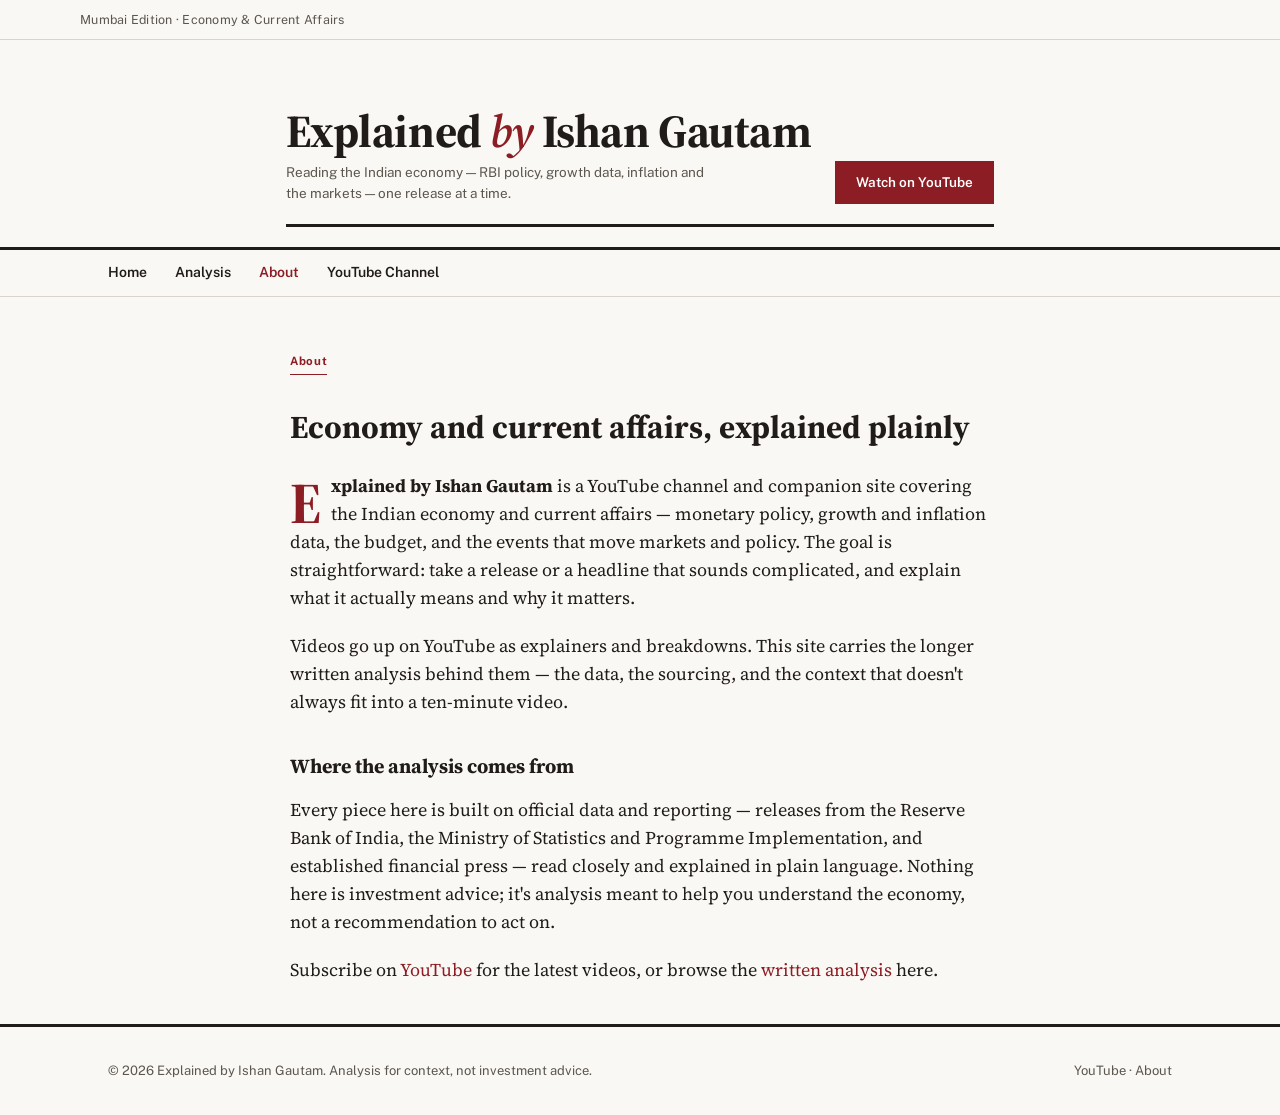
==== about.html @ 9df062d1 "Launch Explained by Ishan Gautam website" ====
<!DOCTYPE html>
<html lang="en">
<head>
<meta charset="UTF-8">
<meta name="viewport" content="width=device-width, initial-scale=1">
<title>About — Explained by Ishan Gautam</title>
<meta name="description" content="About the Explained by Ishan Gautam YouTube channel and this analysis site.">
<link rel="preconnect" href="https://fonts.googleapis.com">
<link rel="preconnect" href="https://fonts.gstatic.com" crossorigin>
<link href="https://fonts.googleapis.com/css2?family=Source+Serif+4:opsz,wght@8..60,400;8..60,600;8..60,700&family=Public+Sans:wght@400;500;600;700&display=swap" rel="stylesheet">
<link rel="stylesheet" href="assets/style.css">
</head>
<body>

<div class="masthead-top">
  <div class="wrap masthead-bar">
    <span>Mumbai Edition · Economy &amp; Current Affairs</span>
  </div>
</div>

<header class="masthead">
  <div class="wrap masthead">
    <div>
      <p class="nameplate">Explained <span class="rule-word">by</span> Ishan Gautam</p>
      <p class="nameplate-sub">Reading the Indian economy — RBI policy, growth data, inflation and the markets — one release at a time.</p>
    </div>
    <div class="masthead-cta">
      <a class="btn" href="https://www.youtube.com/@ExplainedbyIshanGautam" target="_blank" rel="noopener">Watch on YouTube</a>
    </div>
  </div>
</header>

<nav class="primary">
  <div class="wrap">
    <a href="index.html">Home</a>
    <a href="analysis.html">Analysis</a>
    <a href="about.html" class="current">About</a>
    <a href="https://www.youtube.com/@ExplainedbyIshanGautam" target="_blank" rel="noopener">YouTube Channel</a>
  </div>
</nav>

<main class="wrap">
  <div class="article-body" style="padding-top:48px;">
    <span class="tag">About</span>
    <h1 style="font-size:32px; margin: 14px 0 20px;">Economy and current affairs, explained plainly</h1>
    <p><strong>Explained by Ishan Gautam</strong> is a YouTube channel and companion site covering the Indian economy and current affairs — monetary policy, growth and inflation data, the budget, and the events that move markets and policy. The goal is straightforward: take a release or a headline that sounds complicated, and explain what it actually means and why it matters.</p>
    <p>Videos go up on YouTube as explainers and breakdowns. This site carries the longer written analysis behind them — the data, the sourcing, and the context that doesn't always fit into a ten-minute video.</p>
    <h2 style="font-size:20px;">Where the analysis comes from</h2>
    <p>Every piece here is built on official data and reporting — releases from the Reserve Bank of India, the Ministry of Statistics and Programme Implementation, and established financial press — read closely and explained in plain language. Nothing here is investment advice; it's analysis meant to help you understand the economy, not a recommendation to act on.</p>
    <p>Subscribe on <a href="https://www.youtube.com/@ExplainedbyIshanGautam" target="_blank" rel="noopener">YouTube</a> for the latest videos, or browse the <a href="analysis.html">written analysis</a> here.</p>
  </div>
</main>

<footer>
  <div class="wrap" style="display:flex; justify-content:space-between; flex-wrap:wrap; gap:14px; width:100%;">
    <span>© 2026 Explained by Ishan Gautam. Analysis for context, not investment advice.</span>
    <span><a href="https://www.youtube.com/@ExplainedbyIshanGautam" target="_blank" rel="noopener">YouTube</a> · <a href="about.html">About</a></span>
  </div>
</footer>
</body>
</html>
---- assets/style.css ----
/* Explained by Ishan Gautam — editorial design system */

:root {
  --ink: #201c1a;
  --ink-soft: #47423c;
  --slate: #5b564e;
  --paper: #faf8f4;
  --paper-raised: #f3efe7;
  --rule: #dad4c8;
  --crimson: #8c1d24;
  --crimson-dark: #6e161b;
  --gold: #a6792a;
  --max: 1120px;
}

* { box-sizing: border-box; }

html { scroll-behavior: smooth; }

body {
  margin: 0;
  background: var(--paper);
  color: var(--ink);
  font-family: "Source Serif 4", Georgia, "Times New Roman", serif;
  font-size: 18px;
  line-height: 1.55;
  -webkit-font-smoothing: antialiased;
}

.wrap { max-width: var(--max); margin: 0 auto; padding: 0 28px; }

a { color: var(--crimson); text-decoration: none; }
a:hover { color: var(--crimson-dark); text-decoration: underline; }

.eyebrow, .meta, nav, .tag, button, .btn, .kicker {
  font-family: "Public Sans", -apple-system, Segoe UI, sans-serif;
}

/* ---------- Masthead ---------- */
.masthead-top {
  border-bottom: 1px solid var(--rule);
}
.masthead-bar {
  display: flex;
  justify-content: space-between;
  align-items: center;
  padding: 10px 0;
  font-family: "Public Sans", sans-serif;
  font-size: 12.5px;
  letter-spacing: 0.02em;
  color: var(--slate);
}
.masthead-bar a { color: var(--slate); }

.masthead {
  padding: 34px 0 20px;
  border-bottom: 3px solid var(--ink);
  display: flex;
  justify-content: space-between;
  align-items: flex-end;
  gap: 24px;
  flex-wrap: wrap;
}
.nameplate {
  font-size: 46px;
  font-weight: 700;
  letter-spacing: -0.01em;
  line-height: 1;
  margin: 0;
}
.nameplate .rule-word { color: var(--crimson); font-style: italic; font-weight: 600; }
.nameplate-sub {
  margin: 8px 0 0;
  font-family: "Public Sans", sans-serif;
  font-size: 13.5px;
  color: var(--slate);
  max-width: 420px;
}
.masthead-cta {
  font-family: "Public Sans", sans-serif;
}

nav.primary {
  border-bottom: 1px solid var(--rule);
  font-size: 14px;
}
nav.primary .wrap { display: flex; gap: 28px; padding-top: 12px; padding-bottom: 12px; flex-wrap: wrap; }
nav.primary a { color: var(--ink); font-weight: 600; }
nav.primary a.current { color: var(--crimson); }

/* ---------- Buttons ---------- */
.btn {
  display: inline-block;
  padding: 10px 20px;
  background: var(--crimson);
  color: #fff;
  font-size: 13.5px;
  font-weight: 600;
  border: 1px solid var(--crimson);
}
.btn:hover { background: var(--crimson-dark); border-color: var(--crimson-dark); color: #fff; text-decoration: none; }
.btn-outline {
  background: transparent;
  color: var(--ink);
  border: 1px solid var(--ink);
}
.btn-outline:hover { background: var(--ink); color: var(--paper); }

/* ---------- Hero ---------- */
.hero {
  padding: 44px 0 40px;
  border-bottom: 1px solid var(--rule);
  display: grid;
  grid-template-columns: 1.3fr 0.7fr;
  gap: 48px;
}
.tag {
  display: inline-block;
  font-size: 11.5px;
  font-weight: 700;
  letter-spacing: 0.06em;
  color: var(--crimson);
  border-bottom: 1px solid var(--crimson);
  padding-bottom: 3px;
  margin-bottom: 14px;
}
.hero h1 { font-size: 40px; line-height: 1.12; margin: 0 0 14px; }
.hero .dek { color: var(--ink-soft); font-size: 19px; margin: 0 0 16px; max-width: 60ch; }
.meta { font-size: 13px; color: var(--slate); }

.hero-aside { border-left: 1px solid var(--rule); padding-left: 32px; }
.hero-aside h3 { font-family: "Public Sans", sans-serif; font-size: 12.5px; letter-spacing: 0.06em; color: var(--slate); margin: 0 0 14px; }
.aside-item { padding: 14px 0; border-bottom: 1px solid var(--rule); }
.aside-item:first-child { padding-top: 0; }
.aside-item a { color: var(--ink); font-weight: 600; font-size: 15.5px; line-height: 1.3; display: block; }
.aside-item .meta { margin-top: 5px; }

/* ---------- River / listing grid ---------- */
.section-head {
  display: flex;
  justify-content: space-between;
  align-items: baseline;
  border-bottom: 1px solid var(--ink);
  padding-bottom: 8px;
  margin: 48px 0 24px;
}
.section-head h2 { font-size: 21px; margin: 0; }
.section-head a { font-family: "Public Sans", sans-serif; font-size: 13px; font-weight: 600; }

.river { display: grid; grid-template-columns: repeat(3, 1fr); gap: 36px; padding-bottom: 48px; }
.card h3 { font-size: 20px; line-height: 1.28; margin: 10px 0 8px; }
.card p { color: var(--ink-soft); font-size: 15.5px; margin: 0 0 10px; }
.card a.stretched { color: var(--ink); }
.card a.stretched:hover { color: var(--crimson); text-decoration: none; }

/* ---------- About / sidebar module ---------- */
.about-strip {
  border-top: 3px solid var(--ink);
  border-bottom: 1px solid var(--rule);
  padding: 40px 0;
  background: var(--paper-raised);
}
.about-grid { display: grid; grid-template-columns: 200px 1fr; gap: 36px; align-items: start; }
.about-grid h2 { font-size: 22px; margin: 0 0 4px; }
.about-grid .role { font-family: "Public Sans", sans-serif; font-size: 12.5px; color: var(--crimson); font-weight: 700; letter-spacing: 0.04em; margin-bottom: 14px; }
.about-grid p { color: var(--ink-soft); }

/* ---------- Article page ---------- */
.article-head { padding: 40px 0 24px; border-bottom: 1px solid var(--rule); }
.article-head h1 { font-size: 36px; line-height: 1.15; margin: 14px 0 16px; max-width: 22ch; }
.article-head .dek { font-size: 19px; color: var(--ink-soft); max-width: 60ch; margin: 0 0 18px; }
.byline { font-family: "Public Sans", sans-serif; font-size: 13.5px; color: var(--slate); display: flex; gap: 16px; flex-wrap: wrap; }

.article-body { max-width: 700px; margin: 0 auto; padding: 40px 0 20px; }
.article-body p { margin: 0 0 20px; }
.article-body p:first-of-type::first-letter {
  font-size: 58px;
  float: left;
  line-height: 0.85;
  padding-right: 10px;
  padding-top: 6px;
  font-weight: 700;
  color: var(--crimson);
}
.article-body h2 { font-size: 24px; margin: 36px 0 14px; }
.pull {
  border-left: 3px solid var(--crimson);
  padding: 4px 0 4px 22px;
  margin: 32px 0;
  font-size: 22px;
  line-height: 1.4;
  color: var(--ink);
  font-style: italic;
}
.stat-row { display: grid; grid-template-columns: repeat(3, 1fr); gap: 20px; margin: 28px 0 36px; }
.stat { border-top: 2px solid var(--ink); padding-top: 10px; }
.stat .num { font-size: 30px; font-weight: 700; display: block; }
.stat .label { font-family: "Public Sans", sans-serif; font-size: 12px; color: var(--slate); letter-spacing: 0.02em; }

.footnotes { max-width: 700px; margin: 20px auto 60px; border-top: 1px solid var(--rule); padding-top: 20px; font-family: "Public Sans", sans-serif; font-size: 13px; color: var(--slate); }
.footnotes li { margin-bottom: 6px; }

/* ---------- Footer ---------- */
footer {
  border-top: 3px solid var(--ink);
  padding: 34px 0;
  font-family: "Public Sans", sans-serif;
  font-size: 13px;
  color: var(--slate);
  display: flex;
  justify-content: space-between;
  flex-wrap: wrap;
  gap: 14px;
}
footer a { color: var(--slate); }

/* ---------- Responsive ---------- */
@media (max-width: 860px) {
  .hero { grid-template-columns: 1fr; }
  .hero-aside { border-left: none; border-top: 1px solid var(--rule); padding-left: 0; padding-top: 24px; }
  .river { grid-template-columns: 1fr; }
  .about-grid { grid-template-columns: 1fr; }
  .nameplate { font-size: 34px; }
  .article-head h1 { font-size: 28px; }
  .stat-row { grid-template-columns: 1fr; }
}

@media (prefers-reduced-motion: reduce) {
  html { scroll-behavior: auto; }
}

:focus-visible { outline: 2px solid var(--crimson); outline-offset: 2px; }
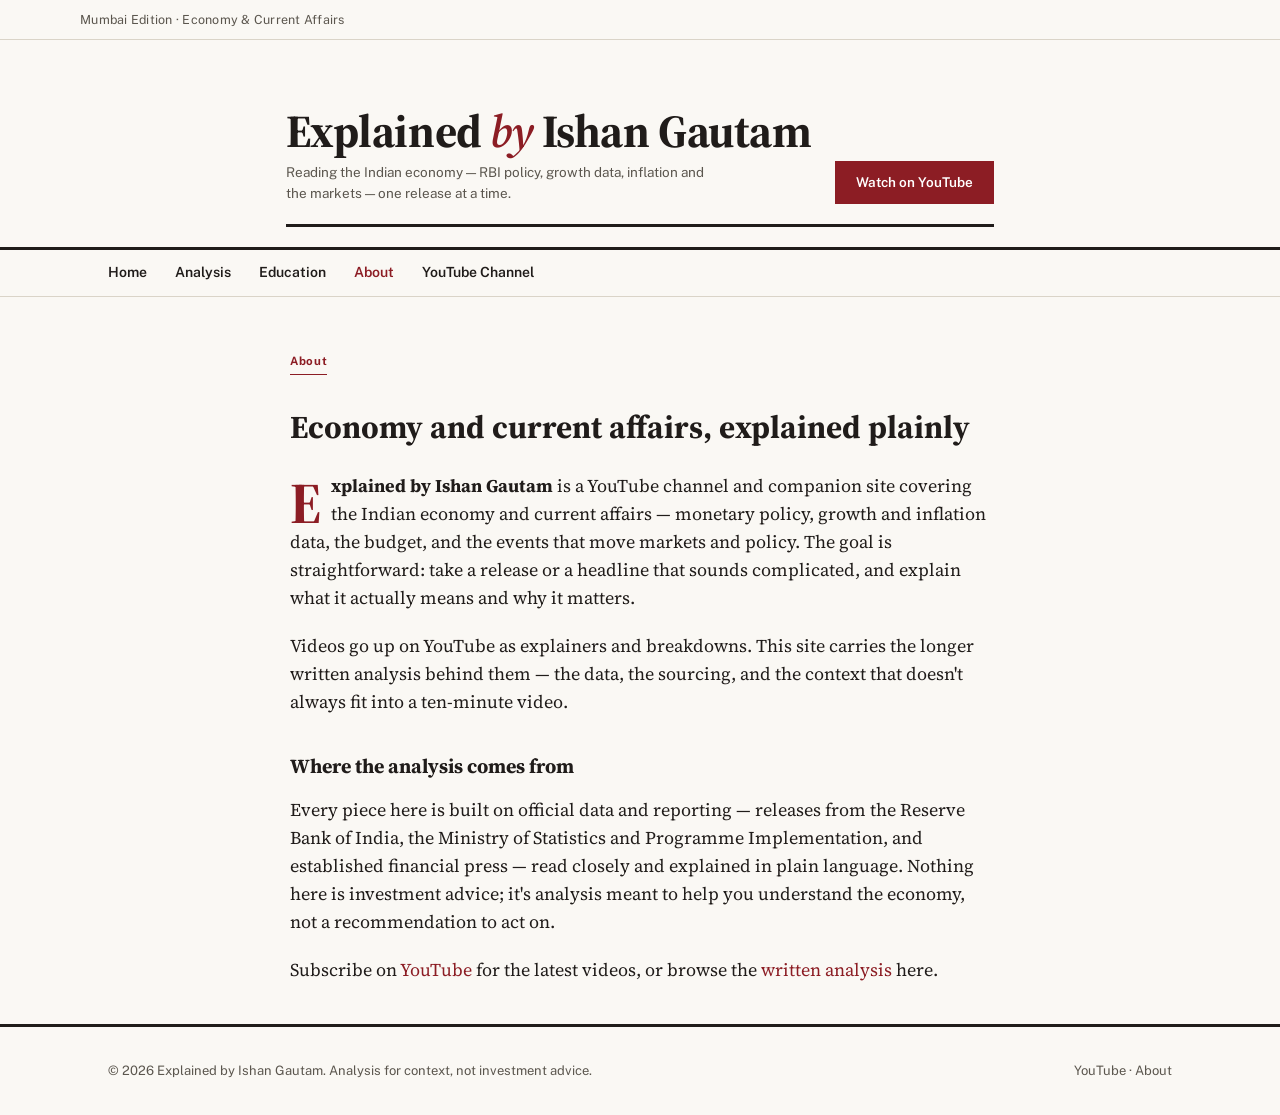
==== commit d952caba: "Add Education tab with CIA/CISA training banner and info" ====
--- a/about.html
+++ b/about.html
@@ -34,6 +34,7 @@
   <div class="wrap">
     <a href="index.html">Home</a>
     <a href="analysis.html">Analysis</a>
+    <a href="education.html">Education</a>
     <a href="about.html" class="current">About</a>
     <a href="https://www.youtube.com/@ExplainedbyIshanGautam" target="_blank" rel="noopener">YouTube Channel</a>
   </div>
